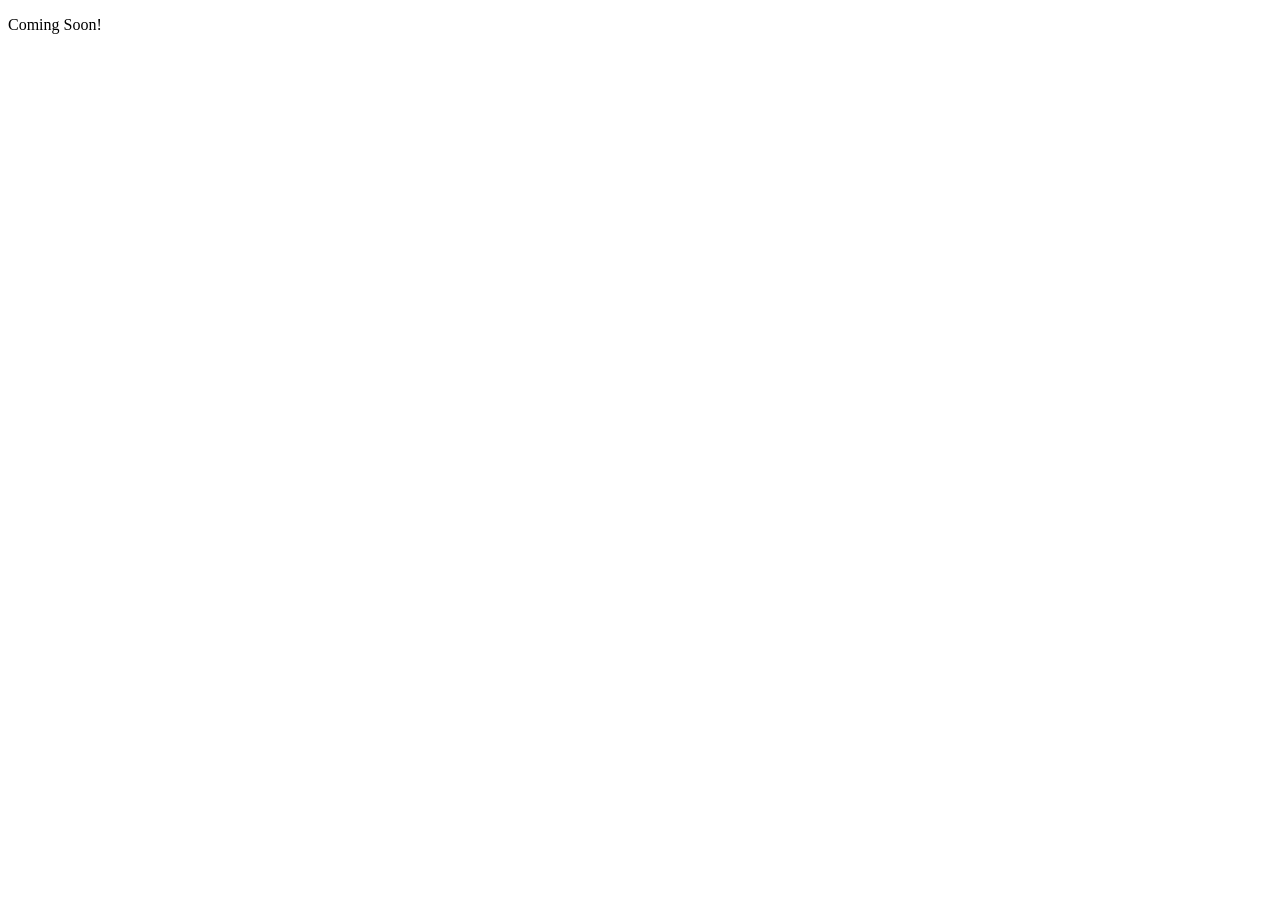
==== index.html @ 3b9cbecf "initial commit" ====
<!DOCTYPE html>
<html lang="en">
<head>
    <meta charset="UTF-8">
    <meta name="viewport" content="width=device-width, initial-scale=1.0">
    <title>Document</title>
    <link rel="stylesheet" href="css/style.css">
</head>
<body>
    <header>
</header>

<main>
  <p>Coming Soon!</p>
</main>

<footer>
</footer>

</body>
</html>
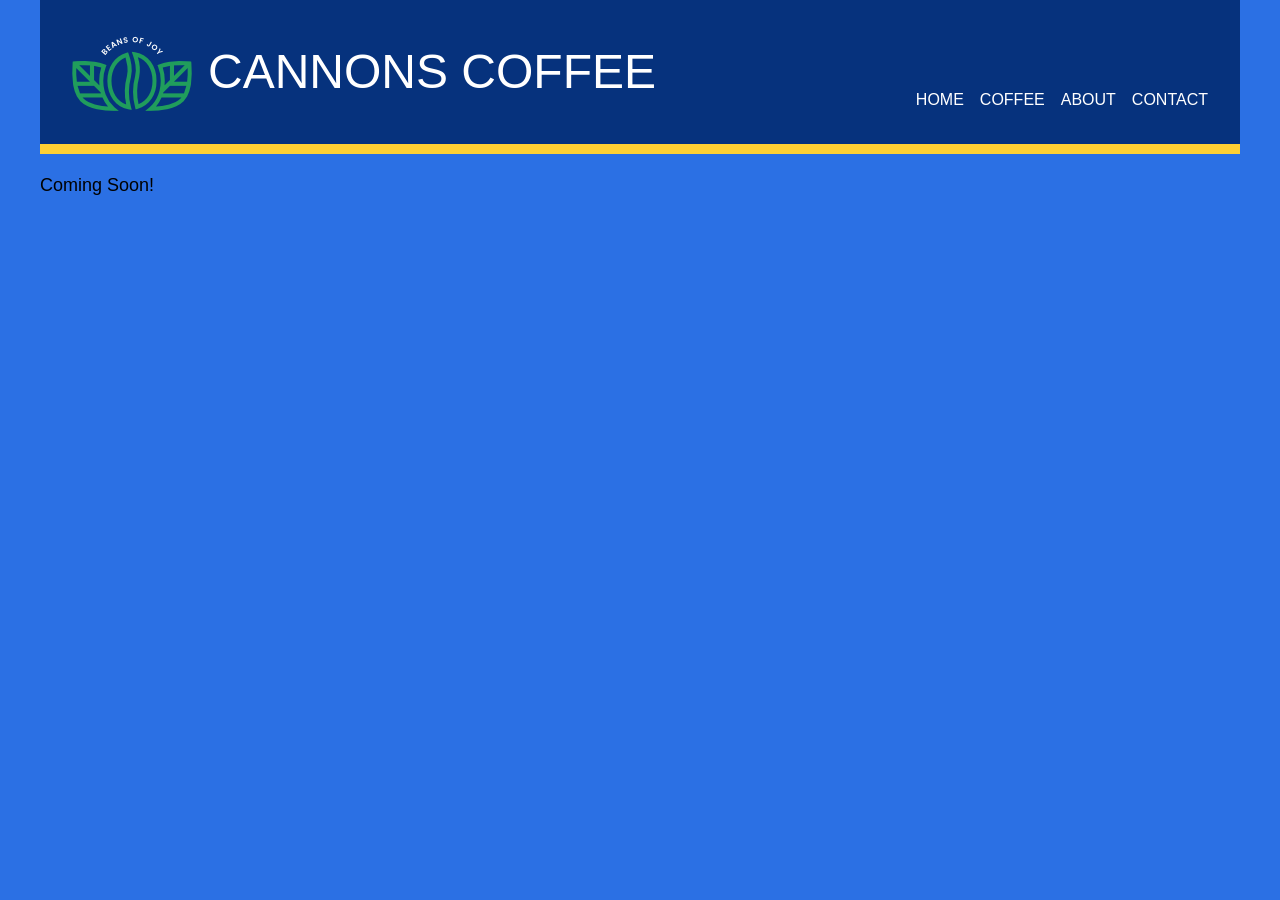
==== commit 0507b9c5: "Added Navbar for M-T-D." ====
--- a/index.html
+++ b/index.html
@@ -1,21 +1,37 @@
-<!DOCTYPE html>
+<!doctype html>
 <html lang="en">
-<head>
-    <meta charset="UTF-8">
-    <meta name="viewport" content="width=device-width, initial-scale=1.0">
-    <title>Document</title>
-    <link rel="stylesheet" href="css/style.css">
-</head>
-<body>
-    <header>
-</header>
+  <head>
+    <meta charset="UTF-8" />
+    <meta name="viewport" content="width=device-width, initial-scale=1.0" />
+    <title>Home | Cannons Coffee</title>
+    <link rel="stylesheet" href="css/styles.css" />
+  </head>
+  <body>
+    <div class="container">
+      <header>
+        <div class="header-content">
+          <div class="brand">
+            <a href="index.html"
+              ><img
+                src="images/logo-nav.png"
+                alt="Cannons Coffee Logo, Beans of Joy"
+            /></a>
+            <h1>CANNONS COFFEE</h1>
+          </div>
+          <nav>
+            <a href="index.html">Home</a>
+            <a href="latte.html">Coffee</a>
+            <a href="https://earthsaylove.org/">About</a>
+            <a href="mailto:sufiyah@earthsaylove.org">Contact</a>
+          </nav>
+        </div>
+      </header>
 
-<main>
-  <p>Coming Soon!</p>
-</main>
+      <main>
+        <p>Coming Soon!</p>
+      </main>
 
-<footer>
-</footer>
-
-</body>
-</html>+      <footer></footer>
+    </div>
+  </body>
+</html>
--- a/css/styles.css
+++ b/css/styles.css
@@ -0,0 +1,138 @@
+@import url('https://fonts.googleapis.com/css2?family=Montserrat:ital,wght@0,100..900;1,100..900&display=swap');
+
+:root {
+  --color1: #000000;
+  --color2: #06327d;
+  --color3: #2b70e4;
+  --color4: #209d5c;
+  --color5: #ffd034;
+  --color6: #ffffff;
+  --color7: #cadbf8;
+  --font1: "Montserrat", sans-serif;
+
+}
+
+html {
+  box-sizing: border-box;
+}
+
+*,
+*:before,
+*:after {
+  box-sizing: inherit;
+}
+
+body {
+  color: black;
+  background-color: var(--color3);
+  font-family: var(--font1);
+  font-size: 1.125rem;
+  line-height: 1.5;
+  margin: 0;
+}
+
+header {
+  padding: 2rem;
+  color: var(--color6);
+  background-color: var(--color2);
+  border-bottom: 10px solid var(--color5);
+}
+
+.header-content {
+  display: flex;
+  flex-direction: column;
+  align-items: center;
+  gap: 1rem;
+}
+
+header img {
+  display: block;
+  margin: 0 auto;
+}
+
+header h1 {
+  text-align: center;
+}
+
+nav {
+  display: flex;
+  justify-content: center;
+  flex-wrap: wrap;
+  gap: 1rem;
+}
+
+nav a {
+  text-decoration: none;
+}
+
+.brand {
+  display: flex;
+  flex-direction: column;
+  align-items: center;
+  text-align: center;
+}
+
+.container {
+  max-width: 1200px;
+  margin: 0 auto;
+  color: var(--color1);
+}
+
+a {
+  color: var(--color6); 
+  text-transform: uppercase;
+  font-size: 1rem;
+}
+
+h1 {
+  font-size: 3rem;
+  font-weight: 300;
+  text-transform: uppercase;
+  margin: 0;
+}
+
+h2 {
+  font-size: 2.5rem;
+  font-weight: 300;
+  text-transform: uppercase;
+}
+
+h3 {
+  font-size: 1.75rem;
+  font-weight: 300;
+  text-transform: none;
+}
+
+.button {
+  display: inline-block;
+  padding: 0.75rem 1.5rem;
+  text-decoration: none;
+  font-weight: 600;
+  border-radius: 4px;
+  color: var(--color6);
+}
+
+.button-primary { 
+  background-color: var(--color4);
+}
+
+.button-secondary {
+  background-color: var(--color2);
+}
+
+@media (min-width: 650px) {
+  .brand {
+    flex-direction: row;
+    gap: 1rem;
+  }
+}
+
+@media (min-width: 1000px) {
+  .header-content {
+    flex-direction: row;
+    justify-content: space-between;
+  }
+  nav {
+    align-self: flex-end;
+  }
+}
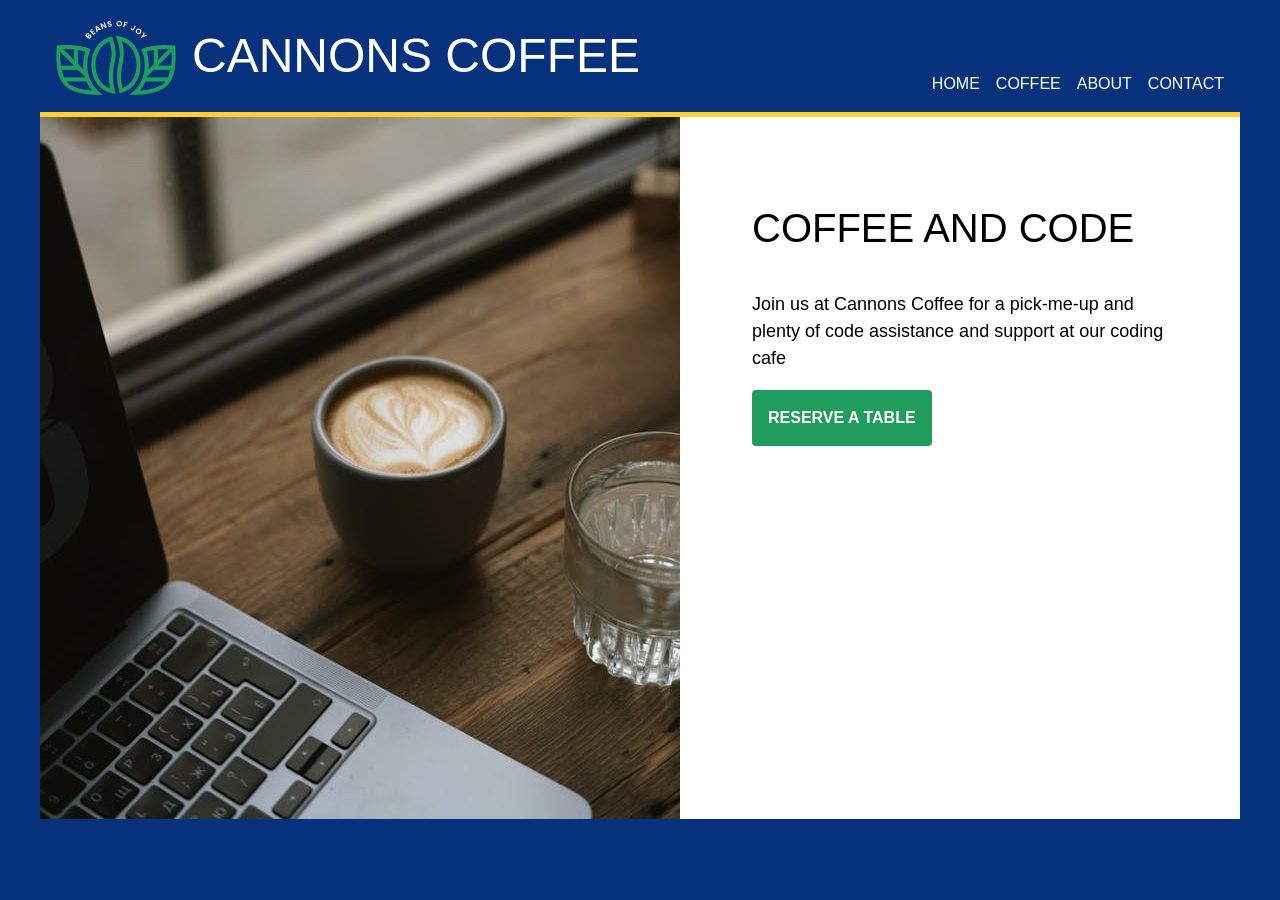
==== commit e9bc82f4: "Set up header and hero section." ====
--- a/index.html
+++ b/index.html
@@ -7,9 +7,7 @@
     <link rel="stylesheet" href="css/styles.css" />
   </head>
   <body>
-    <div class="container">
       <header>
-        <div class="header-content">
           <div class="brand">
             <a href="index.html"
               ><img
@@ -24,11 +22,28 @@
             <a href="https://earthsaylove.org/">About</a>
             <a href="mailto:sufiyah@earthsaylove.org">Contact</a>
           </nav>
-        </div>
       </header>
 
       <main>
-        <p>Coming Soon!</p>
+        <div class="hero">
+          <img
+            src="images/coffee-computer.jpg"
+            alt="Laptop with a cup of coffee and a glass of water."
+          />
+          <div class="hero-text">
+            <h2>Coffee and Code</h2>
+            <p>
+              Join us at Cannons Coffee for a pick-me-up and plenty of code
+              assistance and support at our coding cafe
+            </p>
+            <a
+              class="button button-primary"
+              href="https://www.earthsaylove.org/about"
+              target="_blank"
+              >Reserve A Table</a
+            >
+          </div>
+        </div>
       </main>
 
       <footer></footer>
--- a/css/styles.css
+++ b/css/styles.css
@@ -24,7 +24,7 @@
 
 body {
   color: black;
-  background-color: var(--color3);
+  background-color: var(--color2);
   font-family: var(--font1);
   font-size: 1.125rem;
   line-height: 1.5;
@@ -32,16 +32,15 @@
 }
 
 header {
-  padding: 2rem;
   color: var(--color6);
   background-color: var(--color2);
-  border-bottom: 10px solid var(--color5);
-}
-
-.header-content {
+  border-bottom: 5px solid var(--color5);
+  max-width: 1200px;
+  margin: 0 auto;
+  padding: 1rem;
   display: flex;
   flex-direction: column;
-  align-items: center;
+  text-align: center;
   gap: 1rem;
 }
 
@@ -52,6 +51,7 @@
 
 header h1 {
   text-align: center;
+  padding-bottom: 1rem;
 }
 
 nav {
@@ -63,6 +63,7 @@
 
 nav a {
   text-decoration: none;
+  font-size: 2rem;
 }
 
 .brand {
@@ -70,18 +71,37 @@
   flex-direction: column;
   align-items: center;
   text-align: center;
-}
-
-.container {
-  max-width: 1200px;
-  margin: 0 auto;
-  color: var(--color1);
+  color: var(--color6);
 }
 
 a {
   color: var(--color6); 
   text-transform: uppercase;
   font-size: 1rem;
+}
+
+main {
+  max-width: 1200px;
+  margin:auto;
+}
+
+.hero {
+  background-color: var(--color6);
+  padding: 1rem;
+  display: flex;
+  flex-direction: column;
+  gap: 1.5rem;
+}
+
+.hero img {
+  display: block;
+  max-width: 100%;
+  height: auto;
+  align-items: center;
+}
+
+.hero-text {
+  padding: 48px;
 }
 
 h1 {
@@ -105,7 +125,7 @@
 
 .button {
   display: inline-block;
-  padding: 0.75rem 1.5rem;
+  padding: 1rem;
   text-decoration: none;
   font-weight: 600;
   border-radius: 4px;
@@ -121,18 +141,37 @@
 }
 
 @media (min-width: 650px) {
+  header {
+    align-items: center;
+  }
   .brand {
     flex-direction: row;
     gap: 1rem;
   }
+
+  header h1 {
+    padding-bottom: 0;
+  }
+  .hero {
+    flex-direction: row;
+    flex: 1;
+    padding-top: 0;
+    padding-left: 0;
+    padding-bottom: 0;
+  }
+  nav a {
+    font-size: 1.25rem;
+  }
 }
 
 @media (min-width: 1000px) {
-  .header-content {
+    header {
     flex-direction: row;
     justify-content: space-between;
+    align-items: flex-end;
   }
-  nav {
-    align-self: flex-end;
+
+  nav a {
+    font-size: 1rem;
   }
 }
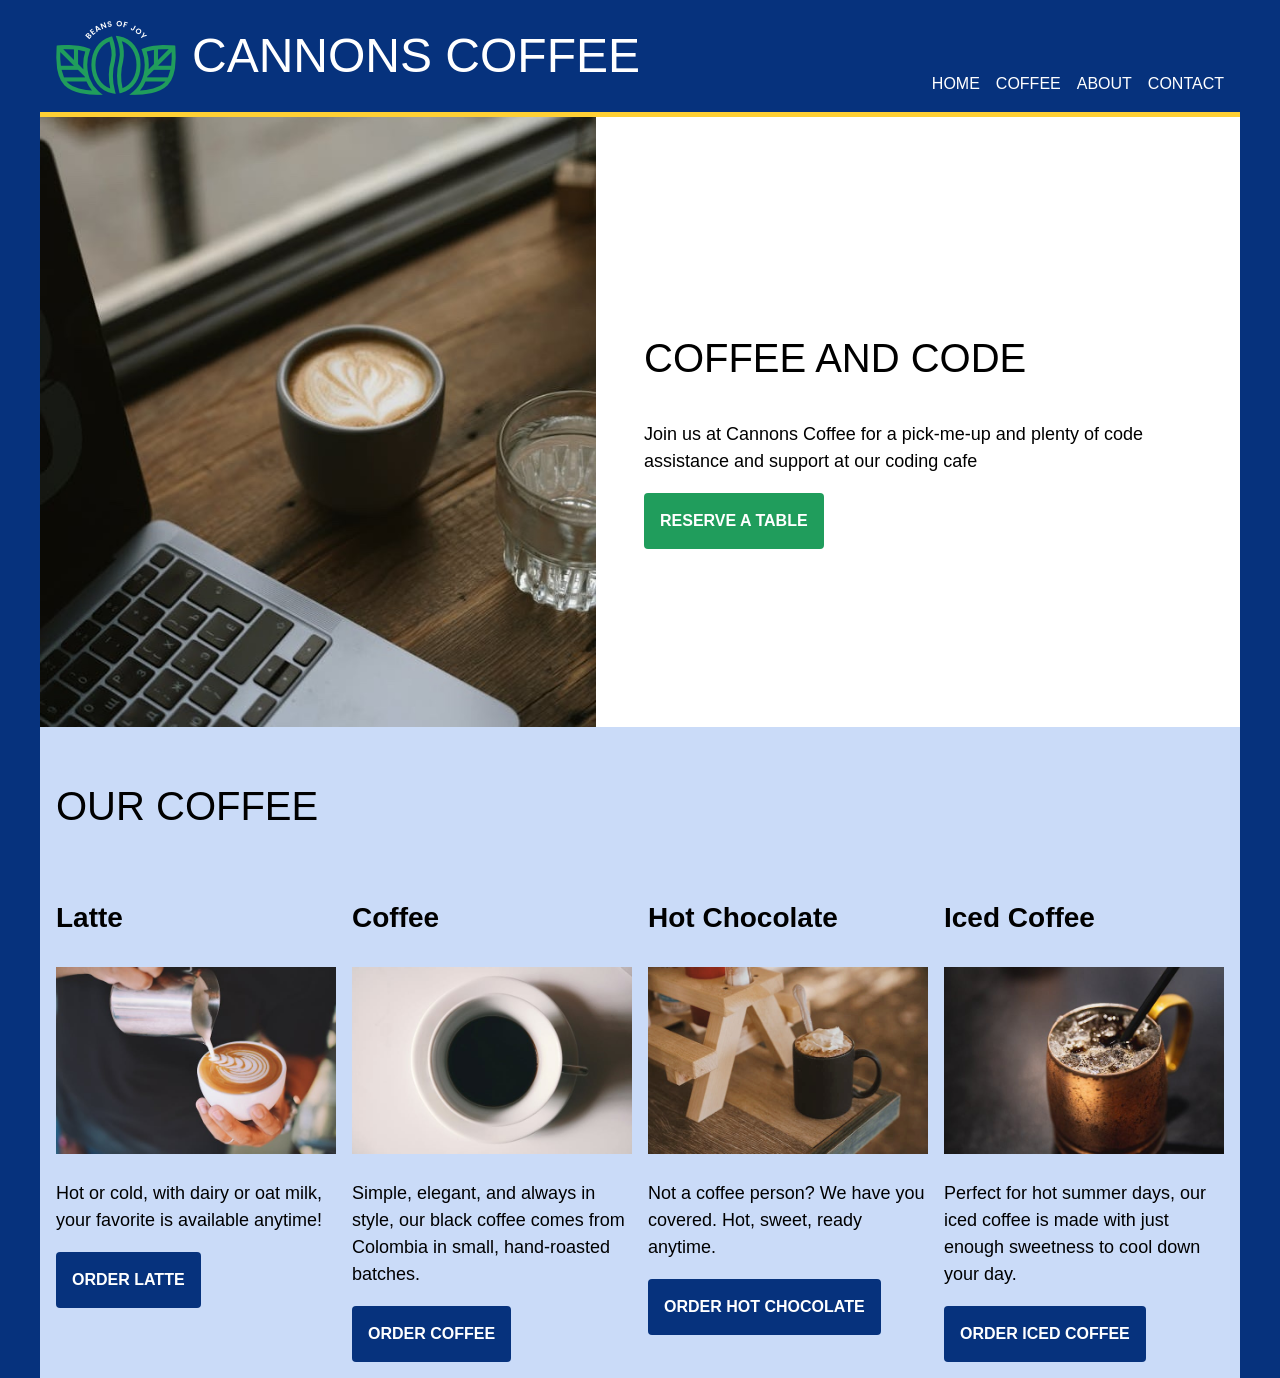
==== commit a0760efa: "Step 4C." ====
--- a/index.html
+++ b/index.html
@@ -7,6 +7,7 @@
     <link rel="stylesheet" href="css/styles.css" />
   </head>
   <body>
+     <div class="container">
       <header>
           <div class="brand">
             <a href="index.html"
@@ -38,10 +39,43 @@
             </p>
             <a
               class="button button-primary"
+              href="https://www.earthsaylove.org/merch"
+              target="_blank"
+              >Reserve A Table</a>
+          </div>
+        </div>
+        <div class="coffee">
+          <h2>Our Coffee</h2>
+          <div class="cards">
+          <div class="card">
+            <h3>Latte</h3>
+             <img
+            src="images/latte.jpg" alt="Latte in a cup."/>
+            <p>Hot or cold, with dairy or oat milk, your favorite is available anytime!</p>
+               <a
+              class="button button-secondary"
               href="https://www.earthsaylove.org/about"
               target="_blank"
-              >Reserve A Table</a
-            >
+              >Order Latte</a>
+          </div>
+          <div class="card">
+            <h3>Coffee</h3>
+            <img src="images/coffee.jpg" alt="Coffee in a cup."/>
+            <p>Simple, elegant, and always in style, our black coffee comes from Colombia in small, hand-roasted batches.</p>
+            <a class="button button-secondary" href="https://www.earthsaylove.org/music" target="_blank">Order Coffee</a>
+          </div>
+          <div class="card">
+            <h3>Hot Chocolate</h3>
+            <img src="images/hotchoc.jpg" alt="Hot Chocolate in a cup with whipped cream."/>
+            <p>Not a coffee person? We have you covered. Hot, sweet, ready anytime.</p>
+            <a class="button button-secondary" href="https://www.earthsaylove.org/media" target="_blank">Order Hot Chocolate</a>
+          </div>
+          <div class="card">
+            <h3>Iced Coffee</h3>
+            <img src="images/iced.jpg" alt="Iced coffee in a mug with a straw."/>
+            <p>Perfect for hot summer days, our iced coffee is made with just enough sweetness to cool down your day.</p>
+            <a class="button button-secondary" href="https://www.earthsaylove.org/memos" target="_blank">Order Iced Coffee</a>
+          </div>
           </div>
         </div>
       </main>
--- a/css/styles.css
+++ b/css/styles.css
@@ -22,6 +22,11 @@
   box-sizing: inherit;
 }
 
+.container {
+  max-width: 1200px;
+  margin: 0 auto;
+}
+
 body {
   color: black;
   background-color: var(--color2);
@@ -35,8 +40,8 @@
   color: var(--color6);
   background-color: var(--color2);
   border-bottom: 5px solid var(--color5);
-  max-width: 1200px;
-  margin: 0 auto;
+  /* max-width: 1200px;
+  margin: 0 auto; */
   padding: 1rem;
   display: flex;
   flex-direction: column;
@@ -63,7 +68,7 @@
 
 nav a {
   text-decoration: none;
-  font-size: 2rem;
+  font-size: 1.75rem;
 }
 
 .brand {
@@ -80,10 +85,10 @@
   font-size: 1rem;
 }
 
-main {
+/* main {
   max-width: 1200px;
   margin:auto;
-}
+} */
 
 .hero {
   background-color: var(--color6);
@@ -113,13 +118,13 @@
 
 h2 {
   font-size: 2.5rem;
-  font-weight: 300;
+  font-weight: 400;
   text-transform: uppercase;
 }
 
 h3 {
   font-size: 1.75rem;
-  font-weight: 300;
+  font-weight: 700;
   text-transform: none;
 }
 
@@ -140,6 +145,25 @@
   background-color: var(--color2);
 }
 
+.coffee {
+  background-color: var(--color7);
+  padding: 1rem;
+}
+
+.coffee img {
+  max-width: 100%;
+  height: auto;
+  /* display: flex;
+  flex-direction: column;
+  gap: 1.5rem; */
+}
+
+.cards {
+  display: grid;
+  grid-template-columns: 1fr;
+  gap: 1rem;
+}
+
 @media (min-width: 650px) {
   header {
     align-items: center;
@@ -154,13 +178,30 @@
   }
   .hero {
     flex-direction: row;
-    flex: 1;
+    align-items: center;
     padding-top: 0;
     padding-left: 0;
     padding-bottom: 0;
   }
+
+ .hero img,
+  .hero-text {
+    flex: 1;
+    min-width: 0;
+  }
+
+  .hero-text {
+    padding: 1.5rem;
+  }
+
   nav a {
     font-size: 1.25rem;
+  }
+  .coffee {
+    padding: 1rem;
+  }
+  .cards {
+    grid-template-columns: repeat(2, 1fr);
   }
 }
 
@@ -174,4 +215,10 @@
   nav a {
     font-size: 1rem;
   }
+   .coffee {
+   padding: 1rem;
+  }
+   .cards {
+    grid-template-columns: repeat(4, 1fr);
+  }
 }
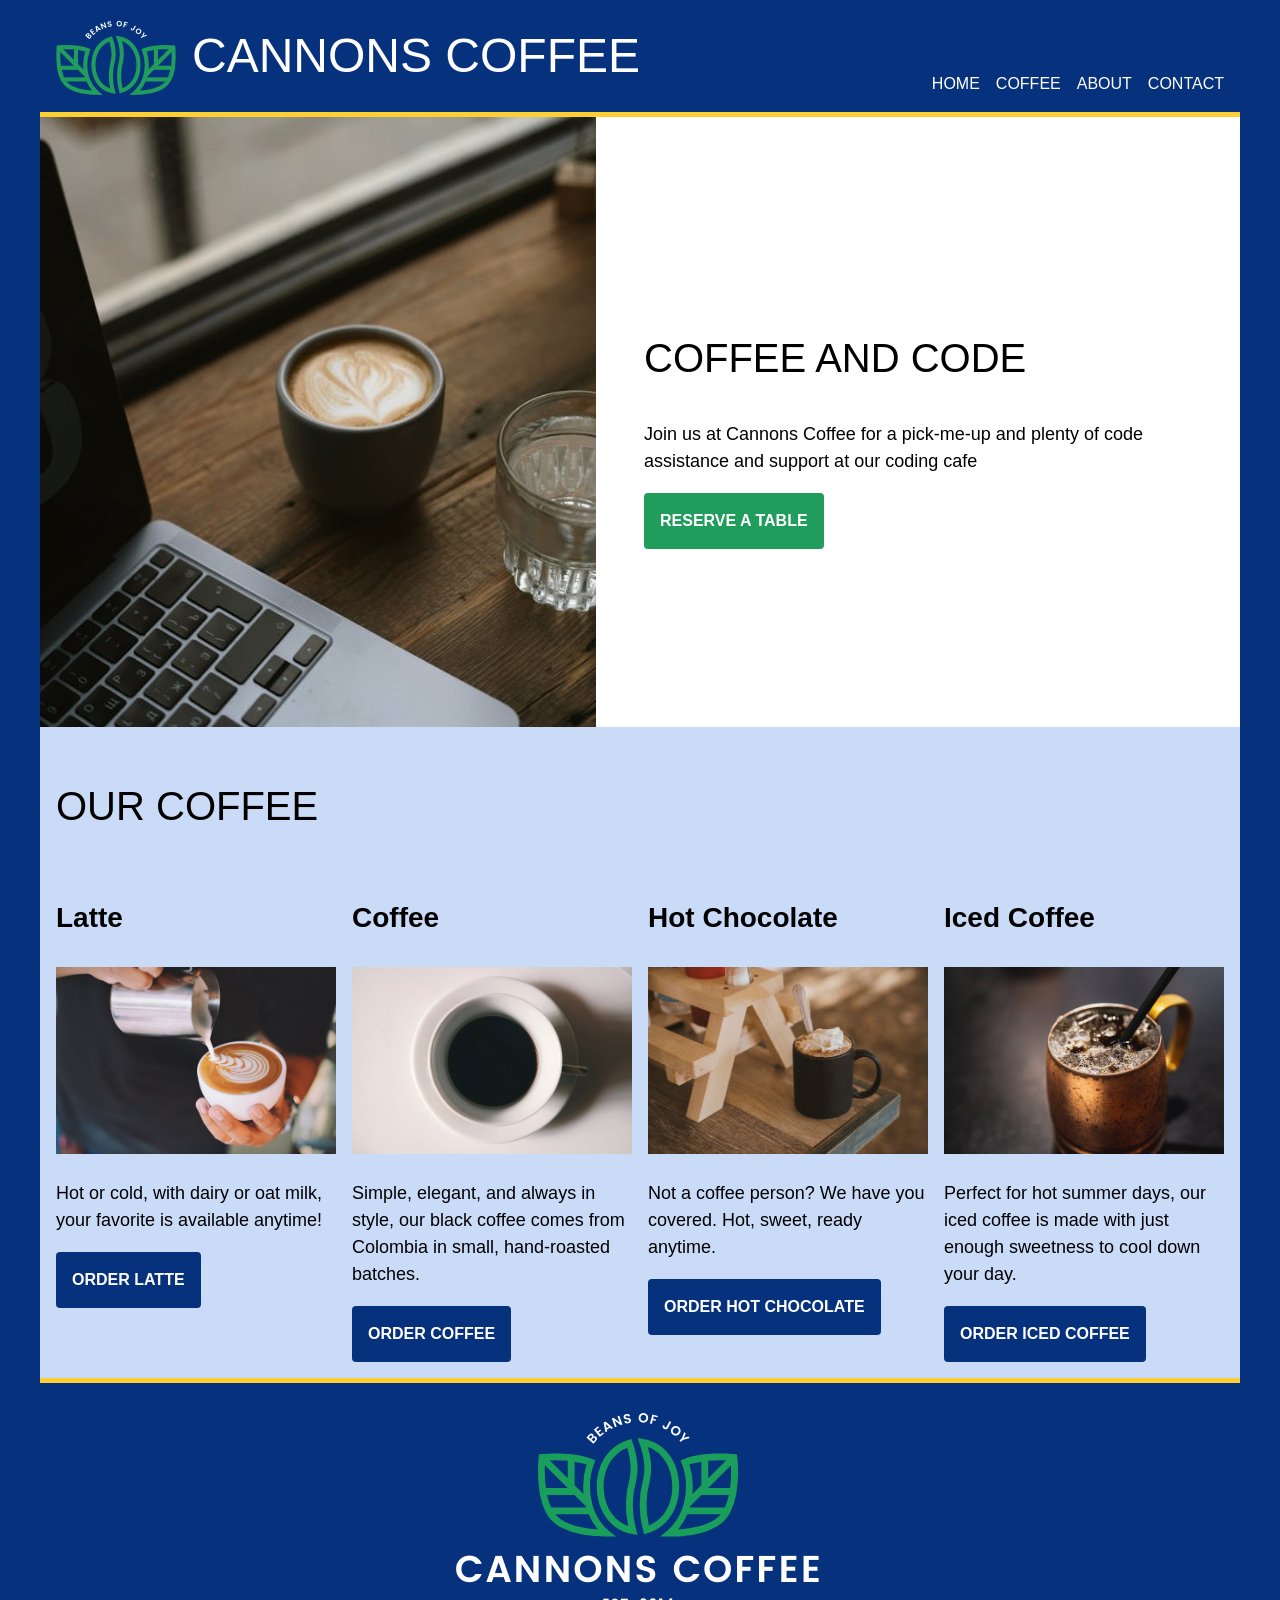
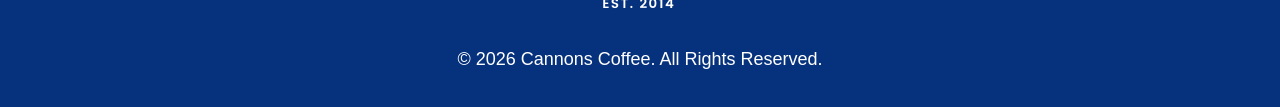
==== commit f794e041: "Step 4D." ====
--- a/index.html
+++ b/index.html
@@ -80,7 +80,10 @@
         </div>
       </main>
 
-      <footer></footer>
+      <footer>
+        <img src="images/logo-footer.png" alt="Cannons Coffee, Beans of Joy! Est. 2014"/>
+        <p> © 2026 Cannons Coffee. All Rights Reserved.</p>
+      </footer>
     </div>
   </body>
 </html>
--- a/css/styles.css
+++ b/css/styles.css
@@ -52,6 +52,8 @@
 header img {
   display: block;
   margin: 0 auto;
+  max-width: 100%;
+  height: auto;
 }
 
 header h1 {
@@ -84,11 +86,6 @@
   text-transform: uppercase;
   font-size: 1rem;
 }
-
-/* main {
-  max-width: 1200px;
-  margin:auto;
-} */
 
 .hero {
   background-color: var(--color6);
@@ -153,15 +150,19 @@
 .coffee img {
   max-width: 100%;
   height: auto;
-  /* display: flex;
-  flex-direction: column;
-  gap: 1.5rem; */
 }
 
 .cards {
   display: grid;
   grid-template-columns: 1fr;
   gap: 1rem;
+}
+
+footer {
+  border-top: 5px solid var(--color5);
+  color: var(--color6);
+  padding: 1rem;
+  text-align: center;
 }
 
 @media (min-width: 650px) {
@@ -221,4 +222,8 @@
    .cards {
     grid-template-columns: repeat(4, 1fr);
   }
-}+}
+
+/* * {
+  outline: 1px solid red;
+} */
